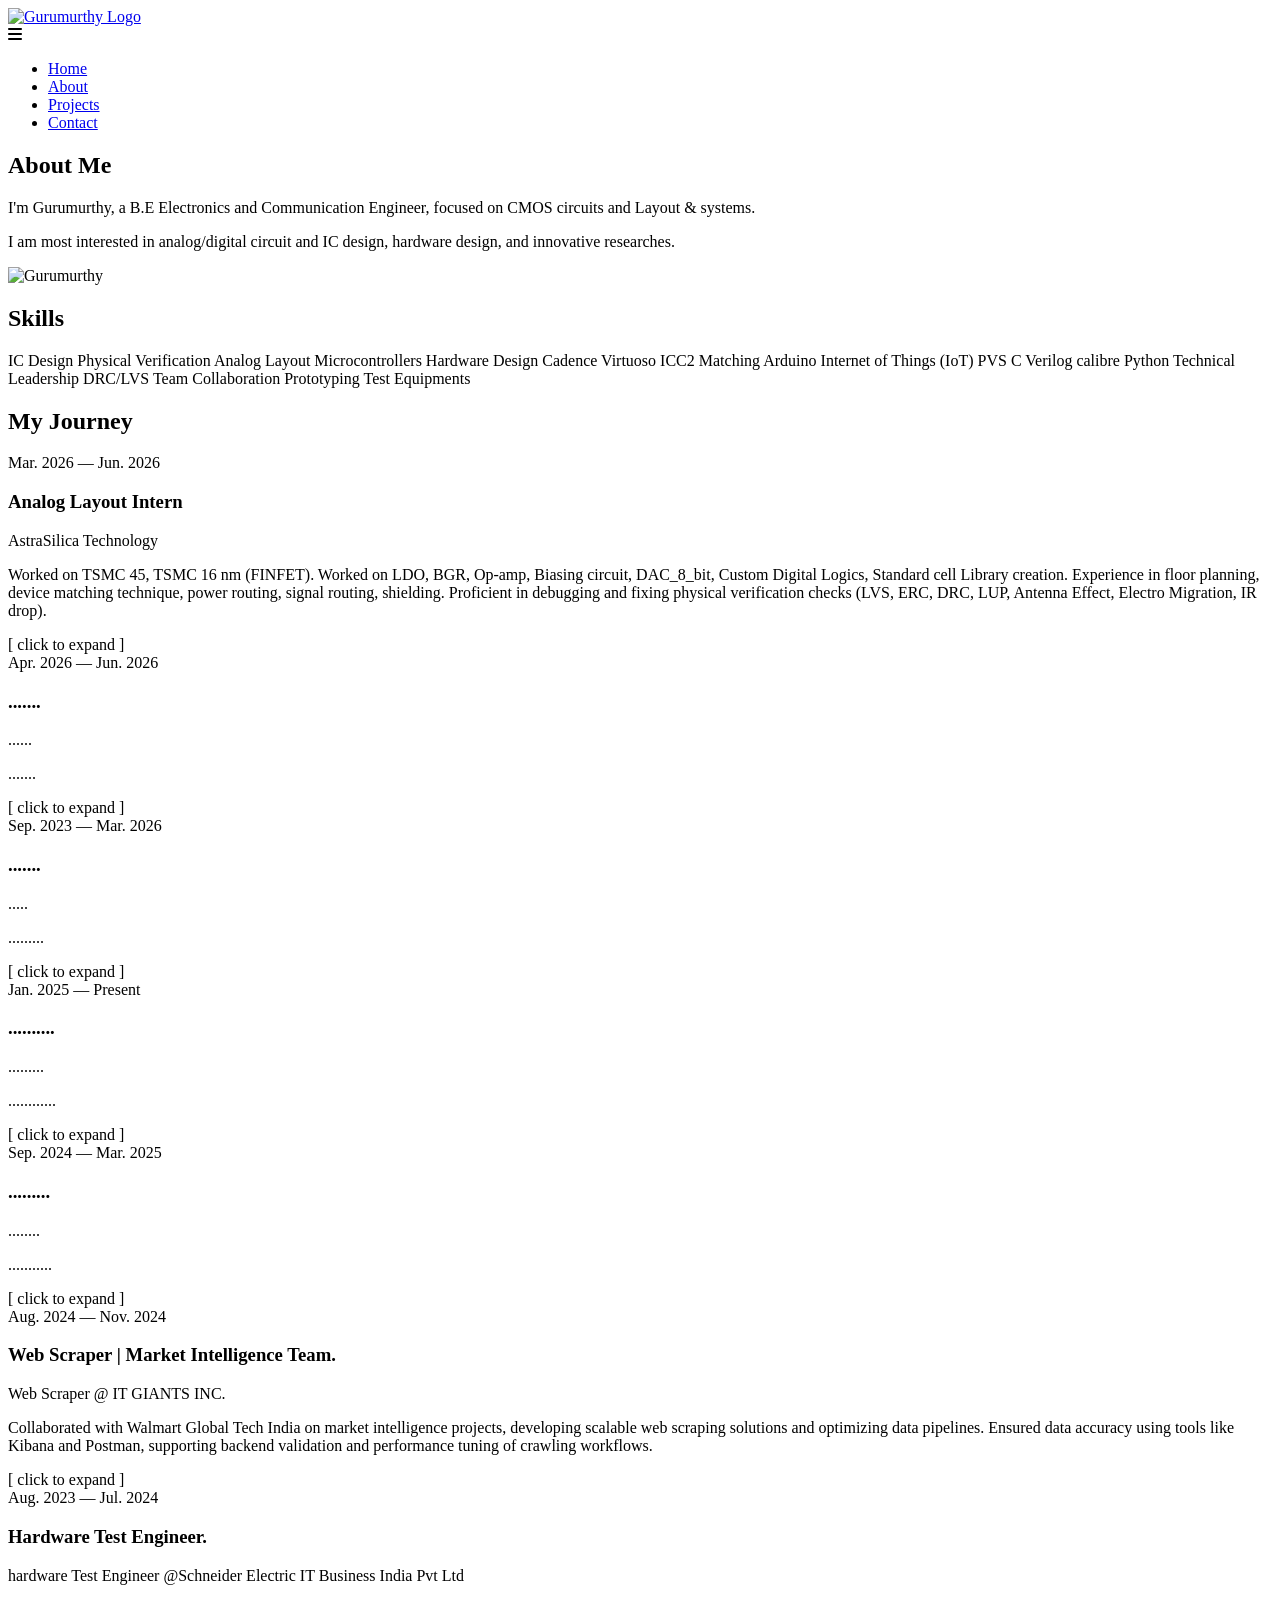
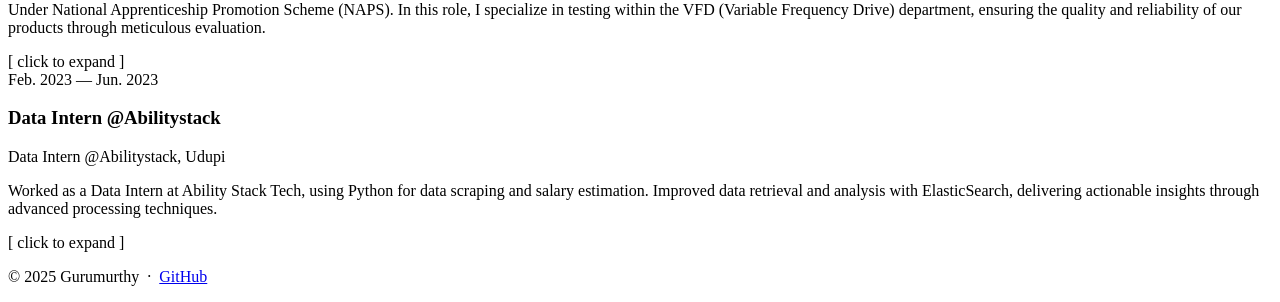
==== about.html @ d44519ab "Add files via upload" ====
<!DOCTYPE html>
<html lang="en">
<head>
    <meta charset="UTF-8">
    <meta name="viewport" content="width=device-width, initial-scale=1.0">
    <title>Gurumurthy | About</title>
    <link href="https://fonts.googleapis.com/css2?family=Syne:wght@600;700;800&family=DM+Sans:wght@300;400;500;600&family=JetBrains+Mono:wght@400;500;600&display=swap" rel="stylesheet">
    <link rel="stylesheet" href="https://cdnjs.cloudflare.com/ajax/libs/font-awesome/6.5.0/css/all.min.css">
    <link rel="stylesheet" href="css/style.css">
    <link rel="icon" type="image/x-icon" href="assets/images/favicon.ico">
</head>
<body>
    <div class="wrapper">
        <!-- Navbar -->
        <header>
            <nav class="navbar">
                <a href="index.html" class="logo">
                    <img src="assets/images/logo_inv_thin_tran.png" alt="Gurumurthy Logo">
                </a>
                <div class="menu-toggle" id="menu-toggle">
                    <i class="fas fa-bars"></i>
                </div>
                <ul class="nav-links">
                    <li><a href="index.html">Home</a></li>
                    <li><a href="about.html" class="active">About</a></li>
                    <li><a href="projects.html">Projects</a></li>
                    <li><a href="contact.html">Contact</a></li>
                </ul>
            </nav>
        </header>

        <!-- Content -->
        <main>
            <section id="about" class="section-card">
                <h2 class="section-title">About Me</h2>
                <p>I'm Gurumurthy, a B.E Electronics and Communication Engineer, focused on CMOS circuits and Layout &amp; systems.</p>
                <p>I am most interested in analog/digital circuit and IC design, hardware design, and innovative researches.</p>
                <img src="assets/images/me.jpg" alt="Gurumurthy" class="profile-pic">
            </section>

            <!-- Skills -->
            <section class="skills">
                <h2 class="section-title">Skills</h2>
                <div class="skills-list">
                    <span class="skill">IC Design</span>
                    <span class="skill">Physical Verification</span>
                    <span class="skill">Analog Layout</span>
                    <span class="skill">Microcontrollers</span>
                    <span class="skill">Hardware Design</span>
                    <span class="skill">Cadence Virtuoso</span>
                    <span class="skill">ICC2</span>
                    <span class="skill">Matching</span>
                    <span class="skill">Arduino</span>
                    <span class="skill">Internet of Things (IoT)</span>
                    <span class="skill">PVS</span>
                    <span class="skill">C</span>
                    <span class="skill">Verilog</span>
                    <span class="skill">calibre</span>
                    <span class="skill">Python</span>
                    <span class="skill">Technical Leadership</span>
                    <span class="skill">DRC/LVS</span>
                    <span class="skill">Team Collaboration</span>
                    <span class="skill">Prototyping</span>
                    <span class="skill">Test Equipments</span>
                   <!-- <span class="skill">Laser Cutting</span>
                    <span class="skill">3D Printing</span>
                    <span class="skill">Printed Circuit Board (PCB) Design</span>
                    <span class="skill">Web Design</span>
                    <span class="skill">Full-Stack Development</span> -->
                </div>
            </section>

            <!-- Timeline -->
            <section class="timeline-section">
                <h2 class="section-title">My Journey</h2>
                
                <div class="timeline">
                    <div class="timeline-item">
                        <div class="timeline-content">
                            <div class="timeline-header">
                                <div class="timeline-date">Mar. 2026 — Jun. 2026</div>
                                <h3 class="timeline-title">Analog Layout Intern</h3>
                            </div>
                            <p class="timeline-brief">AstraSilica Technology</p>
                            <div class="timeline-details">
                                <p>Worked on TSMC 45, TSMC 16 nm (FINFET).  
Worked on LDO, BGR, Op-amp, Biasing circuit, DAC_8_bit, Custom Digital Logics, Standard cell Library creation.  
Experience in floor planning, device matching technique, power routing, signal routing, shielding. Proficient in debugging and fixing physical verification checks (LVS, ERC, DRC, LUP, Antenna Effect, Electro 
Migration, IR drop). </p>
                            </div>
                            <div class="expand-indicator">[ click to expand ]</div>
                        </div>
                    </div>

                    <div class="timeline-item">
                        <div class="timeline-content">
                            <div class="timeline-header">
                                <div class="timeline-date">Apr. 2026 — Jun. 2026</div>
                                <h3 class="timeline-title">.......</h3>
                            </div>
                            <p class="timeline-brief">......</p>
                            <div class="timeline-details">
                                <p>.......</p>
                            </div>
                            <div class="expand-indicator">[ click to expand ]</div>
                        </div>
                    </div>

                    <div class="timeline-item">
                        <div class="timeline-content">
                            <div class="timeline-header">
                                <div class="timeline-date">Sep. 2023 — Mar. 2026</div>
                                <h3 class="timeline-title">.......</h3>
                            </div>
                            <p class="timeline-brief">.....</p>
                            <div class="timeline-details">
                                <p>.........</p>
                            </div>
                            <div class="expand-indicator">[ click to expand ]</div>
                        </div>
                    </div>

                    <div class="timeline-item">
                        <div class="timeline-content">
                            <div class="timeline-header">
                                <div class="timeline-date">Jan. 2025 — Present</div>
                                <h3 class="timeline-title">..........</h3>
                            </div>
                            <p class="timeline-brief">.........</p>
                            <div class="timeline-details">
                                <p>............</p>
                            </div>
                            <div class="expand-indicator">[ click to expand ]</div>
                        </div>
                    </div>

                    <div class="timeline-item">
                        <div class="timeline-content">
                            <div class="timeline-header">
                                <div class="timeline-date">Sep. 2024 — Mar. 2025</div>
                                <h3 class="timeline-title">.........</h3>
                            </div>
                            <p class="timeline-brief">........</p>
                            <div class="timeline-details">
                                <p>...........</p>
                            </div>
                            <div class="expand-indicator">[ click to expand ]</div>
                        </div>
                    </div>

                    <div class="timeline-item">
                        <div class="timeline-content">
                            <div class="timeline-header">
                                <div class="timeline-date">Aug. 2024 — Nov. 2024</div>
                                <h3 class="timeline-title">Web Scraper | Market Intelligence Team.</h3>
                            </div>
                            <p class="timeline-brief">Web Scraper @ IT GIANTS INC.</p>
                            <div class="timeline-details">
                                <p>Collaborated with Walmart Global Tech India on market intelligence projects, developing scalable web scraping solutions and optimizing data pipelines. Ensured data accuracy using tools like Kibana and Postman, supporting backend validation and performance tuning of crawling workflows. </p>
                            </div>
                            <div class="expand-indicator">[ click to expand ]</div>
                        </div>
                    </div>

                    <div class="timeline-item">
                        <div class="timeline-content">
                            <div class="timeline-header">
                                <div class="timeline-date">Aug. 2023 — Jul. 2024</div>
                                <h3 class="timeline-title">Hardware Test Engineer.</h3>
                            </div>
                            <p class="timeline-brief">hardware Test Engineer @Schneider Electric IT Business India Pvt Ltd</p>
                            <div class="timeline-details">
                                <p>Under National Apprenticeship Promotion Scheme (NAPS). In this role, I specialize in testing within the VFD (Variable Frequency Drive) department, ensuring the quality and reliability of our products through meticulous evaluation.</p>
                            </div>
                            <div class="expand-indicator">[ click to expand ]</div>
                        </div>
                    </div>

                    <div class="timeline-item">
                        <div class="timeline-content">
                            <div class="timeline-header">
                                <div class="timeline-date">Feb. 2023 — Jun. 2023</div>
                                <h3 class="timeline-title">Data Intern @Abilitystack</h3>
                            </div>
                            <p class="timeline-brief">Data Intern @Abilitystack, Udupi</p>
                            <div class="timeline-details">
                                <p>Worked as a Data Intern at Ability Stack Tech, using Python for data scraping and salary estimation. Improved data retrieval and analysis with ElasticSearch, delivering actionable insights through advanced processing techniques.</p>
                            </div>
                            <div class="expand-indicator">[ click to expand ]</div>
                        </div>
                    </div>
                </div>
            </section>
        </main>

        <!-- Footer -->
        <footer>
            <p>© 2025 Gurumurthy &nbsp;·&nbsp; <a href="https://github.com/gurumurthy2001" target="_blank">GitHub</a></p>
        </footer>
    </div>

    <script src="js/menu.js"></script>
    <script src="js/about.js"></script>
</body>
</html>
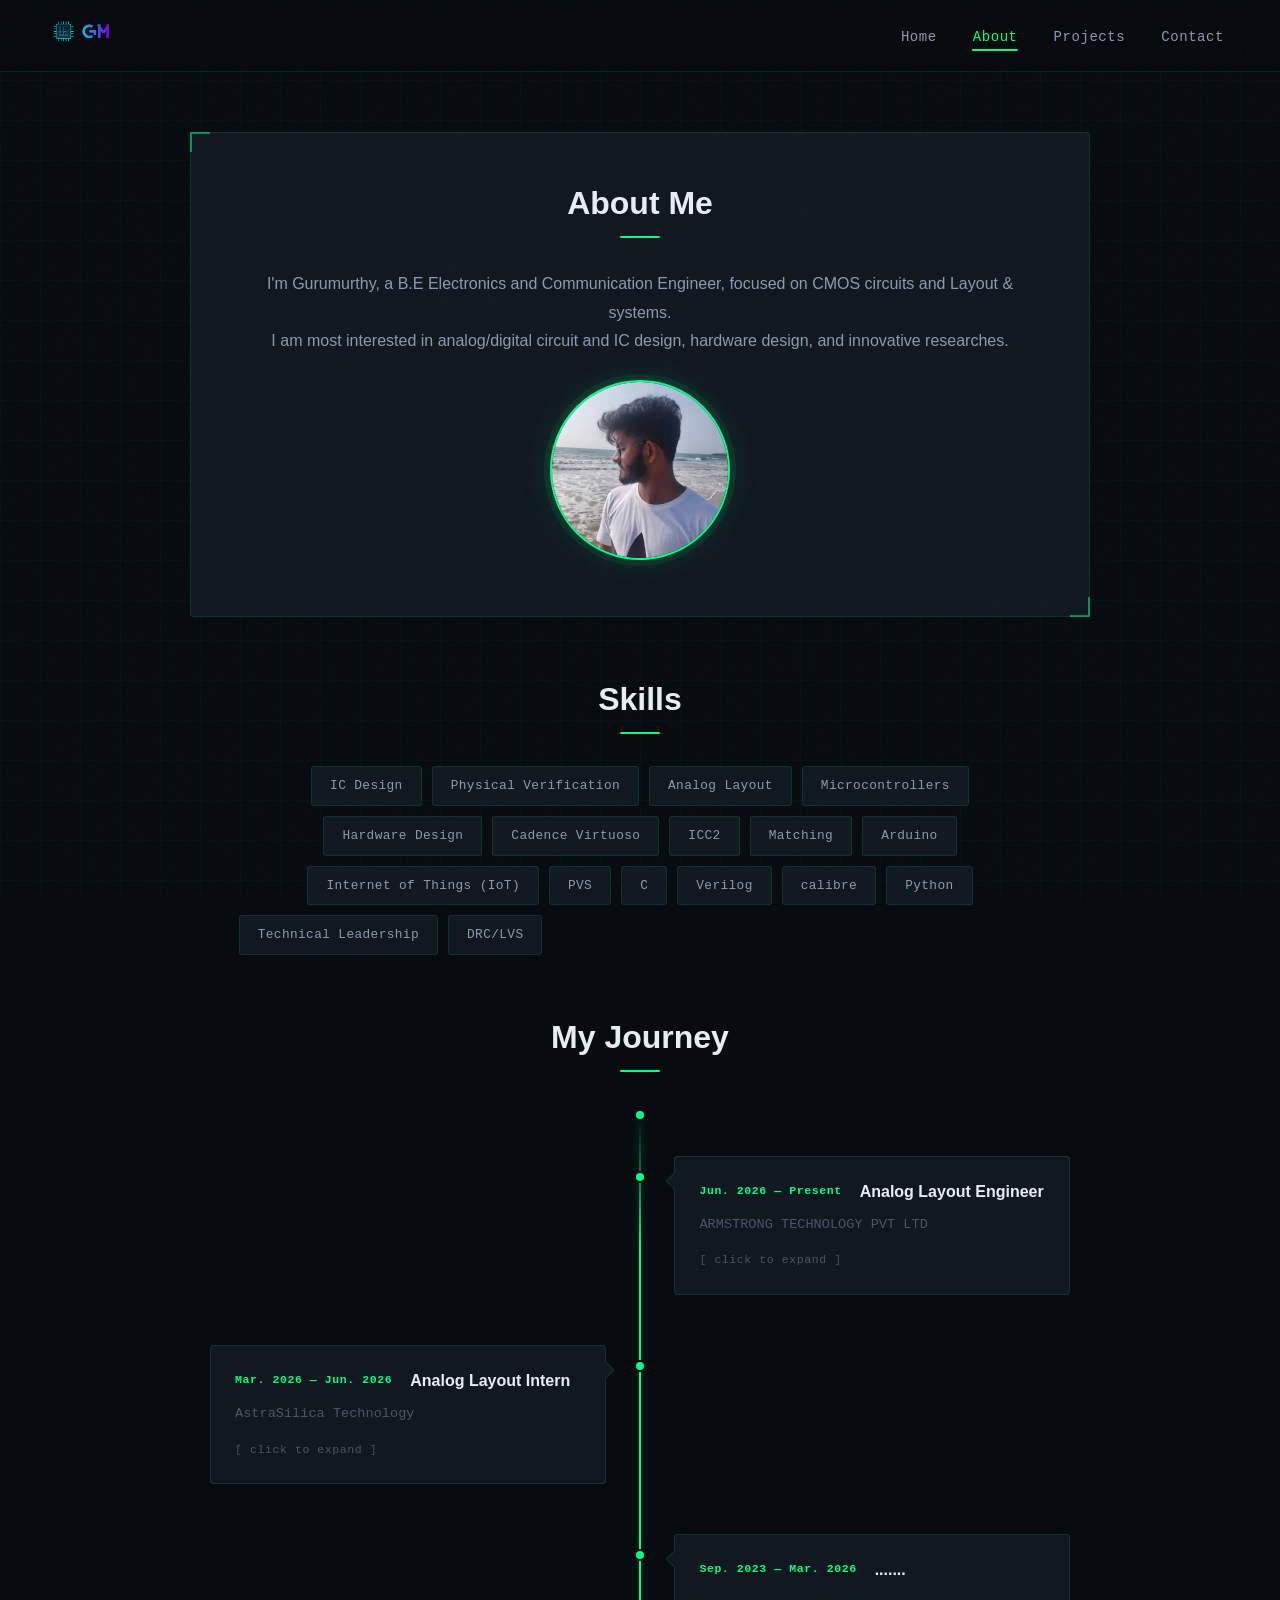
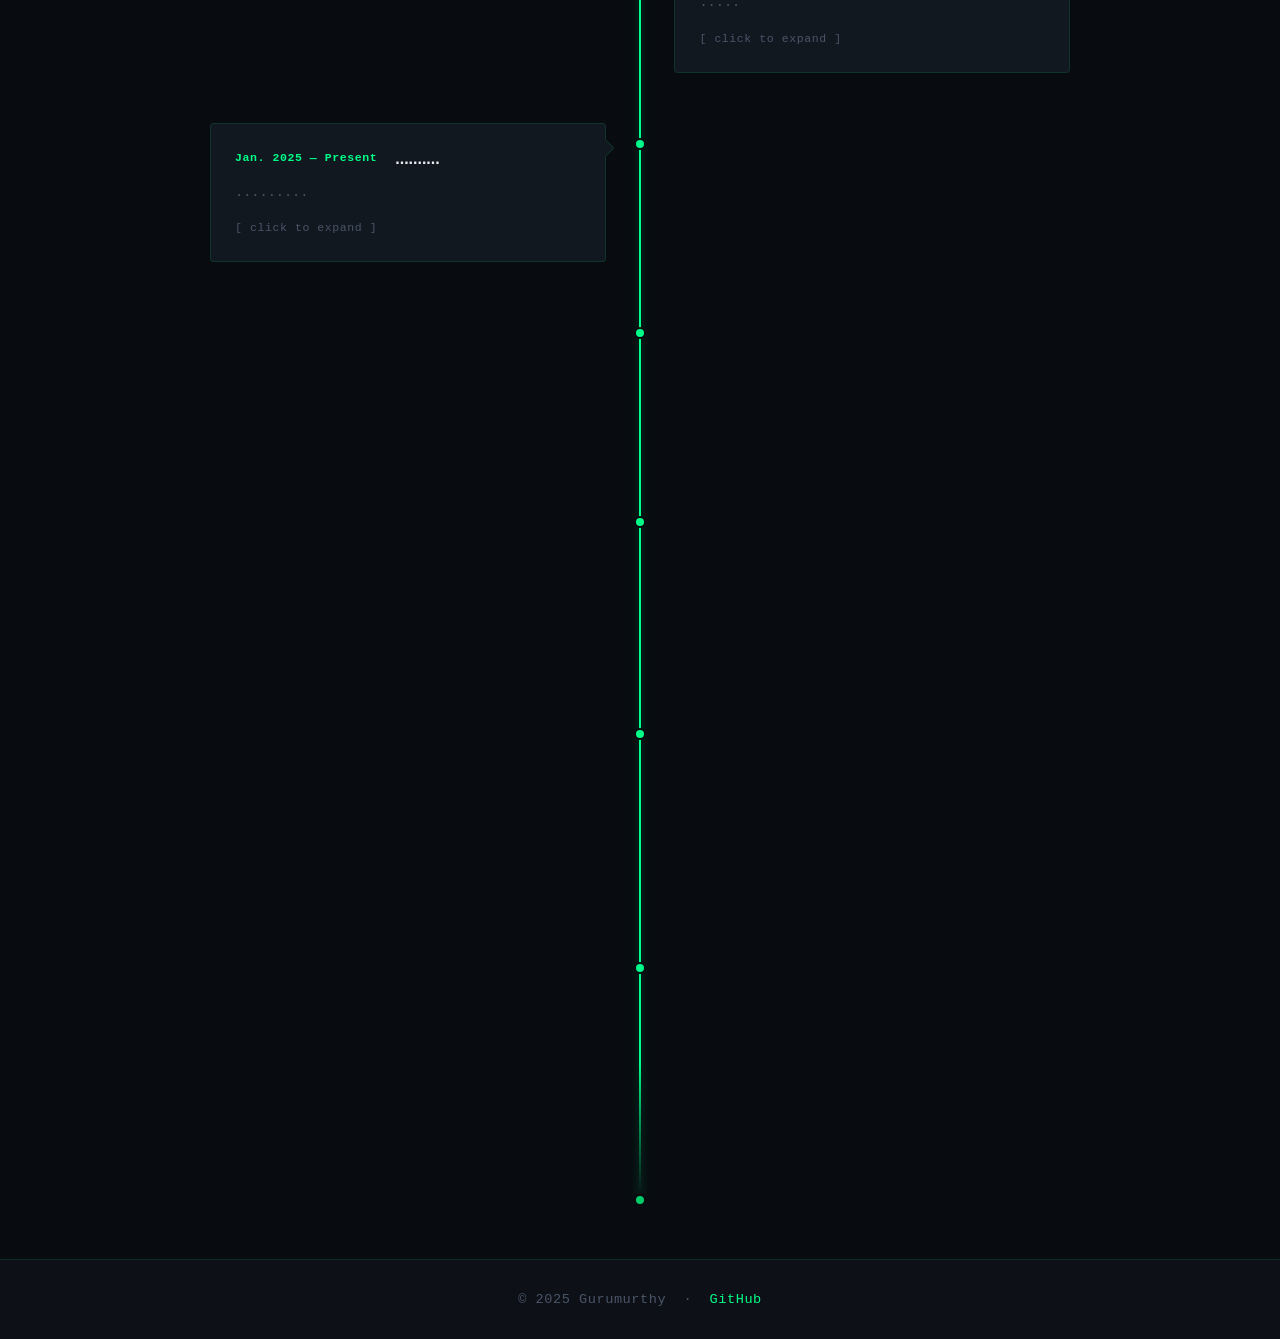
==== commit 465b7273: "Revise timeline section with updated experiencesABOUT COMPANY Updated the timeline section to reflec" ====
--- a/about.html
+++ b/about.html
@@ -78,27 +78,27 @@
                     <div class="timeline-item">
                         <div class="timeline-content">
                             <div class="timeline-header">
+                                <div class="timeline-date">Jun. 2026 — Present </div>
+                                <h3 class="timeline-title">Analog Layout Engineer</h3>
+                            </div>
+                            <p class="timeline-brief">ARMSTRONG TECHNOLOGY PVT LTD</p>
+                            <div class="timeline-details">
+                                <p>Worked on TSMC 45, TSMC 16 nm (FINFET).  
+Worked on LDO, BGR, Op-amp, GPIO, 4 Bit SAR ADC, PLL, Custom Digital Logics, Standard cell Library creation.  
+Experience in floor planning, device matching technique, power routing, signal routing, shielding. Proficient in debugging and fixing physical verification checks (LVS, ERC, DRC, LUP, Antenna Effect, Electro 
+Migration, IR drop). </p>
+                            </div>
+                            <div class="expand-indicator">[ click to expand ]</div>
+                        </div>
+                    </div>
+
+                    <div class="timeline-item">
+                        <div class="timeline-content">
+                            <div class="timeline-header">
                                 <div class="timeline-date">Mar. 2026 — Jun. 2026</div>
                                 <h3 class="timeline-title">Analog Layout Intern</h3>
                             </div>
                             <p class="timeline-brief">AstraSilica Technology</p>
-                            <div class="timeline-details">
-                                <p>Worked on TSMC 45, TSMC 16 nm (FINFET).  
-Worked on LDO, BGR, Op-amp, Biasing circuit, DAC_8_bit, Custom Digital Logics, Standard cell Library creation.  
-Experience in floor planning, device matching technique, power routing, signal routing, shielding. Proficient in debugging and fixing physical verification checks (LVS, ERC, DRC, LUP, Antenna Effect, Electro 
-Migration, IR drop). </p>
-                            </div>
-                            <div class="expand-indicator">[ click to expand ]</div>
-                        </div>
-                    </div>
-
-                    <div class="timeline-item">
-                        <div class="timeline-content">
-                            <div class="timeline-header">
-                                <div class="timeline-date">Apr. 2026 — Jun. 2026</div>
-                                <h3 class="timeline-title">.......</h3>
-                            </div>
-                            <p class="timeline-brief">......</p>
                             <div class="timeline-details">
                                 <p>.......</p>
                             </div>
@@ -202,4 +202,4 @@
     <script src="js/menu.js"></script>
     <script src="js/about.js"></script>
 </body>
-</html>+</html>
--- a/css/style.css
+++ b/css/style.css
@@ -0,0 +1,1290 @@
+/* =======================
+   DESIGN TOKENS
+======================= */
+:root {
+  --bg-primary:    #080c10;
+  --bg-secondary:  #0d1117;
+  --bg-card:       #111820;
+  --bg-card-hover: #151e28;
+  --border:        rgba(0, 255, 136, 0.12);
+  --border-bright: rgba(0, 255, 136, 0.35);
+  --accent:        #00ff88;
+  --accent-dim:    #00cc6a;
+  --accent-glow:   rgba(0, 255, 136, 0.15);
+  --cyan:          #00d4ff;
+  --cyan-dim:      rgba(0, 212, 255, 0.6);
+  --text-primary:  #e8edf2;
+  --text-secondary:#8a9bb0;
+  --text-muted:    #4a5568;
+  --mono:          'JetBrains Mono', 'Courier New', monospace;
+  --sans:          'DM Sans', 'Inter', sans-serif;
+  --display:       'Syne', sans-serif;
+  --transition:    0.3s cubic-bezier(0.4, 0, 0.2, 1);
+}
+
+/* =======================
+   RESET & BASE
+======================= */
+*, *::before, *::after { margin: 0; padding: 0; box-sizing: border-box; }
+
+html { scroll-behavior: smooth; }
+
+body {
+  font-family: var(--sans);
+  background: var(--bg-primary);
+  color: var(--text-primary);
+  line-height: 1.7;
+  min-height: 100vh;
+  /* Subtle PCB grid background */
+  background-image:
+    linear-gradient(rgba(0,255,136,0.025) 1px, transparent 1px),
+    linear-gradient(90deg, rgba(0,255,136,0.025) 1px, transparent 1px);
+  background-size: 40px 40px;
+  background-attachment: fixed;
+}
+
+.wrapper {
+  min-height: 100vh;
+  display: flex;
+  flex-direction: column;
+}
+
+main { flex: 1; }
+
+/* =======================
+   FONTS IMPORT (via link tag in HTML)
+   Syne + DM Sans + JetBrains Mono
+======================= */
+
+/* =======================
+   NOISE TEXTURE OVERLAY
+======================= */
+body::before {
+  content: '';
+  position: fixed;
+  inset: 0;
+  background-image: url("data:image/svg+xml,%3Csvg viewBox='0 0 256 256' xmlns='http://www.w3.org/2000/svg'%3E%3Cfilter id='noise'%3E%3CfeTurbulence type='fractalNoise' baseFrequency='0.9' numOctaves='4' stitchTiles='stitch'/%3E%3C/filter%3E%3Crect width='100%25' height='100%25' filter='url(%23noise)' opacity='0.03'/%3E%3C/svg%3E");
+  pointer-events: none;
+  z-index: 9999;
+  opacity: 0.4;
+}
+
+/* =======================
+   NAVBAR
+======================= */
+.navbar {
+  position: sticky;
+  top: 0;
+  z-index: 200;
+  background: rgba(8, 12, 16, 0.92);
+  backdrop-filter: blur(20px);
+  -webkit-backdrop-filter: blur(20px);
+  border-bottom: 1px solid var(--border);
+  display: flex;
+  justify-content: space-between;
+  align-items: center;
+  padding: 0 40px;
+  height: 72px;
+}
+
+/* Animated circuit trace accent under navbar */
+.navbar::after {
+  content: '';
+  position: absolute;
+  bottom: -1px;
+  left: 0;
+  width: 0;
+  height: 1px;
+  background: linear-gradient(90deg, transparent, var(--accent), transparent);
+  animation: navScan 4s ease-in-out infinite;
+}
+
+@keyframes navScan {
+  0%   { left: 0; width: 0; }
+  50%  { left: 0; width: 100%; }
+  100% { left: 100%; width: 0; }
+}
+
+.navbar .logo img {
+  height: 60px;
+  width: auto;
+  /* filter: brightness(0) invert(1); */ /* If using a black logo, this will invert it to white */
+  opacity: 0.9;
+  transition: opacity var(--transition);
+}
+.navbar .logo:hover img { opacity: 1; }
+
+.nav-links {
+  list-style: none;
+  display: flex;
+  gap: 4px;
+  margin: 0;
+}
+
+.nav-links li a {
+  color: var(--text-secondary);
+  text-decoration: none;
+  padding: 6px 16px;
+  border-radius: 4px;
+  font-size: 0.875rem;
+  font-weight: 500;
+  letter-spacing: 0.04em;
+  transition: all var(--transition);
+  position: relative;
+  font-family: var(--mono);
+}
+
+.nav-links li a::before {
+  content: '';
+  position: absolute;
+  bottom: 0;
+  left: 50%;
+  width: 0;
+  height: 2px;
+  background: var(--accent);
+  transform: translateX(-50%);
+  transition: width var(--transition);
+  border-radius: 2px;
+}
+
+.nav-links li a:hover {
+  color: var(--accent);
+  background: var(--accent-glow);
+}
+
+.nav-links li a:hover::before,
+.nav-links li a.active::before {
+  width: 60%;
+}
+
+.nav-links li a.active {
+  color: var(--accent);
+}
+
+.menu-toggle {
+  display: none;
+  font-size: 1.5rem;
+  color: var(--text-primary);
+  cursor: pointer;
+  padding: 8px;
+  border-radius: 4px;
+  transition: color var(--transition);
+}
+.menu-toggle:hover { color: var(--accent); }
+
+/* =======================
+   HERO SECTION
+======================= */
+#hero {
+  text-align: center;
+  padding: 100px 20px 80px;
+  position: relative;
+  overflow: hidden;
+}
+
+/* Corner bracket decorations */
+#hero::before {
+  content: '';
+  position: absolute;
+  top: 20px;
+  left: 40px;
+  width: 60px;
+  height: 60px;
+  border-top: 2px solid var(--accent);
+  border-left: 2px solid var(--accent);
+  opacity: 0.4;
+}
+
+#hero::after {
+  content: '';
+  position: absolute;
+  bottom: 20px;
+  right: 40px;
+  width: 60px;
+  height: 60px;
+  border-bottom: 2px solid var(--cyan);
+  border-right: 2px solid var(--cyan);
+  opacity: 0.4;
+}
+
+#hero h1 {
+  font-family: var(--display);
+  font-size: clamp(2.5rem, 5vw, 4rem);
+  font-weight: 800;
+  margin-bottom: 16px;
+  background: linear-gradient(135deg, var(--text-primary) 40%, var(--accent) 100%);
+  -webkit-background-clip: text;
+  -webkit-text-fill-color: transparent;
+  background-clip: text;
+  letter-spacing: -0.02em;
+  line-height: 1.3;
+  padding-bottom: 0.1em;
+}
+
+#hero p {
+  font-size: 1.1rem;
+  margin-bottom: 32px;
+  color: var(--text-secondary);
+  font-family: var(--mono);
+  font-size: 0.95rem;
+  letter-spacing: 0.02em;
+}
+
+/* Chip-style label above hero title */
+.hero-label {
+  display: inline-block;
+  font-family: var(--mono);
+  font-size: 0.7rem;
+  color: var(--accent);
+  border: 1px solid var(--border-bright);
+  background: var(--accent-glow);
+  padding: 4px 12px;
+  border-radius: 2px;
+  letter-spacing: 0.15em;
+  text-transform: uppercase;
+  margin-bottom: 20px;
+}
+
+.btn {
+  display: inline-block;
+  padding: 12px 32px;
+  background: transparent;
+  color: var(--accent);
+  border: 1px solid var(--accent);
+  text-decoration: none;
+  font-family: var(--mono);
+  font-size: 0.875rem;
+  font-weight: 600;
+  letter-spacing: 0.08em;
+  text-transform: uppercase;
+  border-radius: 3px;
+  transition: all var(--transition);
+  position: relative;
+  overflow: hidden;
+}
+
+.btn::before {
+  content: '';
+  position: absolute;
+  inset: 0;
+  background: var(--accent);
+  transform: translateX(-100%);
+  transition: transform var(--transition);
+  z-index: -1;
+}
+
+.btn:hover {
+  color: var(--bg-primary);
+  box-shadow: 0 0 20px var(--accent-glow), 0 0 40px var(--accent-glow);
+}
+
+.btn:hover::before {
+  transform: translateX(0);
+}
+
+/* =======================
+   SECTION TITLES
+======================= */
+.section-title {
+  font-family: var(--display);
+  font-size: clamp(1.5rem, 3vw, 2rem);
+  font-weight: 700;
+  text-align: center;
+  margin-bottom: 38px;
+  color: var(--text-primary);
+  position: relative;
+  display: block;
+  line-height: 1.4;
+  padding-bottom: 6px;
+}
+
+.section-title::after {
+  content: '';
+  position: absolute;
+  bottom: -6px;
+  left: 50%;
+  transform: translateX(-50%);
+  width: 40px;
+  height: 2px;
+  background: var(--accent);
+  border-radius: 2px;
+}
+
+/* =======================
+   SECTION CARDS
+======================= */
+.section-card {
+  max-width: 900px;
+  margin: 60px auto;
+  padding: 48px;
+  background: var(--bg-card);
+  border: 1px solid var(--border);
+  border-radius: 4px;
+  text-align: center;
+  position: relative;
+  transition: border-color var(--transition);
+}
+
+.section-card:hover {
+  border-color: var(--border-bright);
+}
+
+/* Circuit corner decorations on cards */
+.section-card::before,
+.section-card::after {
+  content: '';
+  position: absolute;
+  width: 20px;
+  height: 20px;
+  opacity: 0.5;
+}
+.section-card::before {
+  top: -1px;
+  left: -1px;
+  border-top: 2px solid var(--accent);
+  border-left: 2px solid var(--accent);
+}
+.section-card::after {
+  bottom: -1px;
+  right: -1px;
+  border-bottom: 2px solid var(--accent);
+  border-right: 2px solid var(--accent);
+}
+
+.section-card p {
+  color: var(--text-secondary);
+  line-height: 1.8;
+  font-size: 1rem;
+}
+
+/* Profile pic */
+.profile-pic {
+  margin-top: 24px;
+  width: 180px;
+  height: 180px;
+  object-fit: cover;
+  border-radius: 50%;
+  border: 2px solid var(--accent);
+  box-shadow: 0 0 0 6px rgba(0,255,136,0.07), 0 0 30px rgba(0,255,136,0.15);
+  transition: all var(--transition);
+}
+.profile-pic:hover {
+  transform: scale(1.05);
+  box-shadow: 0 0 0 8px rgba(0,255,136,0.1), 0 0 50px rgba(0,255,136,0.25);
+}
+
+/* =======================
+   FAQ SECTION
+======================= */
+#faq {
+  max-width: 800px;
+  margin: 40px auto 80px;
+  padding: 20px;
+}
+
+#faq h2 {
+  font-family: var(--display);
+  font-size: 1.8rem;
+  font-weight: 700;
+  text-align: center;
+  margin-bottom: 32px;
+  background: linear-gradient(135deg, var(--text-primary), var(--accent));
+  -webkit-background-clip: text;
+  -webkit-text-fill-color: transparent;
+  background-clip: text;
+}
+
+.faq-item {
+  border: 1px solid var(--border);
+  border-radius: 4px;
+  margin-bottom: 8px;
+  background: var(--bg-card);
+  overflow: hidden;
+  transition: border-color var(--transition);
+}
+
+.faq-item:hover,
+.faq-item.active {
+  border-color: var(--border-bright);
+}
+
+.faq-question {
+  display: flex;
+  justify-content: space-between;
+  align-items: center;
+  cursor: pointer;
+  font-weight: 600;
+  padding: 18px 24px;
+  font-size: 0.95rem;
+  color: var(--text-primary);
+  transition: color var(--transition);
+  gap: 12px;
+}
+
+.faq-question:hover { color: var(--accent); }
+
+.faq-question i {
+  color: var(--accent);
+  font-size: 0.8em;
+  transition: transform 0.35s cubic-bezier(0.4, 0, 0.2, 1);
+  flex-shrink: 0;
+}
+
+.faq-answer {
+  max-height: 0;
+  overflow: hidden;
+  opacity: 0;
+  margin: 0;
+  color: var(--text-secondary);
+  line-height: 1.7;
+  font-size: 0.95rem;
+  transition: max-height 0.4s ease, opacity 0.35s ease, padding 0.3s ease;
+  padding: 0 24px;
+}
+
+.faq-item.active .faq-answer {
+  max-height: 600px;
+  opacity: 1;
+  padding: 0 24px 18px;
+}
+
+.faq-item.active .faq-question i {
+  transform: rotate(180deg);
+}
+
+.faq-answer a {
+  color: var(--accent);
+  text-decoration: none;
+  font-weight: 600;
+  border-bottom: 1px solid transparent;
+  transition: border-color var(--transition);
+}
+.faq-answer a:hover { border-color: var(--accent); }
+
+/* Intro section */
+#intro {
+  max-width: 700px;
+  margin: 60px auto 20px;
+  text-align: center;
+  padding: 0 20px;
+}
+
+#intro h2 {
+  font-family: var(--display);
+  font-size: 1.8rem;
+  font-weight: 700;
+  margin-bottom: 16px;
+  color: var(--text-primary);
+}
+
+#intro p {
+  color: var(--text-secondary);
+  font-size: 1rem;
+  line-height: 1.8;
+}
+
+/* =======================
+   SKILLS
+======================= */
+.skills {
+  max-width: 860px;
+  margin: 50px auto;
+  text-align: center;
+  padding: 0 20px;
+}
+
+.skills-list {
+  display: flex;
+  justify-content: center;
+  flex-wrap: wrap;
+  gap: 10px;
+  margin-top: 10px;
+}
+
+.skill {
+  background: var(--bg-card);
+  border: 1px solid var(--border);
+  color: var(--text-secondary);
+  padding: 8px 18px;
+  border-radius: 3px;
+  font-size: 0.8rem;
+  font-family: var(--mono);
+  font-weight: 500;
+  letter-spacing: 0.03em;
+  opacity: 0;
+  transform: translateY(16px) scale(0.95);
+  transition: all 0.4s cubic-bezier(0.4, 0, 0.2, 1);
+}
+
+.skill.animate {
+  opacity: 1;
+  transform: translateY(0) scale(1);
+}
+
+.skill:hover {
+  color: var(--accent);
+  border-color: var(--border-bright);
+  background: var(--accent-glow);
+  box-shadow: 0 0 12px rgba(0,255,136,0.1);
+  transform: translateY(-2px) scale(1.02);
+}
+
+/* =======================
+   TIMELINE
+======================= */
+.timeline-section {
+  max-width: 900px;
+  margin: 60px auto;
+  padding: 0 20px;
+}
+
+.timeline-section > .section-title {
+  display: block;
+  left: 0;
+  transform: none;
+  text-align: center;
+  margin-bottom: 50px;
+}
+
+.timeline {
+  position: relative;
+  padding: 40px 0;
+}
+
+.timeline::before {
+  content: '';
+  position: absolute;
+  left: 50%;
+  top: 0;
+  bottom: 0;
+  width: 2px;
+  background: linear-gradient(
+    to bottom,
+    transparent,
+    var(--accent) 8%,
+    var(--accent) 92%,
+    transparent
+  );
+  transform: translateX(-50%);
+  opacity: 0;
+  transition: opacity 1.2s ease;
+  box-shadow: 0 0 8px rgba(0, 255, 136, 0.3);
+}
+
+.timeline.animate::before {
+  opacity: 1;
+}
+
+.timeline-item {
+  position: relative;
+  margin-bottom: 50px;
+  display: flex;
+  align-items: flex-start;
+  opacity: 0;
+  transition: all 0.6s cubic-bezier(0.4, 0, 0.2, 1);
+}
+
+.timeline-item.animate { opacity: 1; }
+
+.timeline-item:nth-child(odd) {
+  justify-content: flex-end;
+  transform: translateX(-40px);
+}
+.timeline-item:nth-child(even) {
+  justify-content: flex-start;
+  transform: translateX(40px);
+}
+.timeline-item:nth-child(odd).animate  { transform: translateX(0); }
+.timeline-item:nth-child(even).animate { transform: translateX(0); }
+
+.timeline-content {
+  background: var(--bg-card);
+  border: 1px solid var(--border);
+  border-radius: 4px;
+  padding: 24px;
+  width: 46%;
+  cursor: pointer;
+  transition: all var(--transition);
+  position: relative;
+}
+
+.timeline-content:hover {
+  border-color: var(--border-bright);
+  background: var(--bg-card-hover);
+  box-shadow: 0 0 20px rgba(0,255,136,0.06);
+}
+
+/* Arrow pointers — odd items are on RIGHT side, arrow points LEFT toward center */
+.timeline-item:nth-child(odd) .timeline-content::after {
+  content: '';
+  position: absolute;
+  left: -7px;
+  right: auto;
+  top: 18px;
+  width: 12px;
+  height: 12px;
+  background: var(--bg-card);
+  border-left: 1px solid var(--border);
+  border-bottom: 1px solid var(--border);
+  transform: rotate(45deg);
+}
+/* Even items are on LEFT side, arrow points RIGHT toward center */
+.timeline-item:nth-child(even) .timeline-content::after {
+  content: '';
+  position: absolute;
+  right: -7px;
+  left: auto;
+  top: 18px;
+  width: 12px;
+  height: 12px;
+  background: var(--bg-card);
+  border-right: 1px solid var(--border);
+  border-top: 1px solid var(--border);
+  transform: rotate(45deg);
+}
+
+/* Start/End markers */
+.timeline::after {
+  content: '';
+  position: absolute;
+  left: 50%;
+  top: -8px;
+  width: 14px;
+  height: 14px;
+  background: var(--accent);
+  border: 3px solid var(--bg-primary);
+  border-radius: 50%;
+  transform: translateX(-50%) scale(0);
+  transition: all 0.8s ease 0.3s;
+  z-index: 3;
+  box-shadow: 0 0 0 0 var(--accent-glow);
+}
+.timeline.animate::after {
+  transform: translateX(-50%) scale(1);
+  animation: pulseStart 2.5s ease-in-out 1.5s infinite;
+}
+
+.timeline-end-marker {
+  position: absolute;
+  left: 50%;
+  bottom: -8px;
+  width: 14px;
+  height: 14px;
+  background: var(--accent-dim);
+  border: 3px solid var(--bg-primary);
+  border-radius: 50%;
+  transform: translateX(-50%) scale(0);
+  transition: all 1s ease 1s;
+  z-index: 3;
+}
+.timeline.animate .timeline-end-marker {
+  transform: translateX(-50%) scale(1);
+  animation: pulseEnd 2.5s ease-in-out 2s infinite;
+}
+
+/* Timeline nodes */
+.timeline-node {
+  position: absolute;
+  left: 50%;
+  width: 12px;
+  height: 12px;
+  background: var(--accent);
+  border: 2px solid var(--bg-primary);
+  border-radius: 50%;
+  transform: translateX(-50%);
+  z-index: 2;
+  cursor: pointer;
+  transition: all var(--transition);
+  box-shadow: 0 0 0 0 var(--accent-glow);
+}
+.timeline-node:hover {
+  width: 16px;
+  height: 16px;
+  box-shadow: 0 0 0 6px var(--accent-glow);
+}
+
+.timeline-header {
+  display: flex;
+  justify-content: space-between;
+  align-items: flex-start;
+  margin-bottom: 8px;
+  flex-wrap: wrap;
+  gap: 6px;
+}
+
+.timeline-date {
+  font-family: var(--mono);
+  font-size: 0.72rem;
+  color: var(--accent);
+  font-weight: 600;
+  letter-spacing: 0.05em;
+  white-space: nowrap;
+}
+
+.timeline-title {
+  font-size: 1rem;
+  font-weight: 700;
+  color: var(--text-primary);
+  margin: 0;
+  flex: 1;
+  margin-left: 12px;
+  font-family: var(--display);
+  line-height: 1.4;
+  padding-bottom: 2px;
+  overflow: visible;
+}
+
+.timeline-brief {
+  color: var(--text-muted);
+  font-size: 0.85rem;
+  font-family: var(--mono);
+  margin-bottom: 4px;
+}
+
+.timeline-details {
+  max-height: 0;
+  overflow: hidden;
+  opacity: 0;
+  transition: all 0.4s ease;
+  margin-top: 0;
+}
+.timeline-item.expanded .timeline-details {
+  max-height: 300px;
+  opacity: 1;
+  margin-top: 12px;
+}
+.timeline-details p {
+  color: var(--text-secondary);
+  font-size: 0.875rem;
+  line-height: 1.7;
+}
+
+.expand-indicator {
+  font-family: var(--mono);
+  font-size: 0.72rem;
+  color: var(--text-muted);
+  margin-top: 10px;
+  letter-spacing: 0.05em;
+  transition: color var(--transition);
+}
+.timeline-item.expanded .expand-indicator { color: var(--accent); }
+
+/* Pulse animations */
+@keyframes pulseStart {
+  0%, 100% { box-shadow: 0 0 0 0 rgba(0,255,136,0.4); transform: translateX(-50%) scale(1); }
+  50% { box-shadow: 0 0 0 8px rgba(0,255,136,0); transform: translateX(-50%) scale(1.1); }
+}
+@keyframes pulseEnd {
+  0%, 100% { box-shadow: 0 0 0 0 rgba(0,204,106,0.4); transform: translateX(-50%) scale(1); }
+  50% { box-shadow: 0 0 0 10px rgba(0,204,106,0); transform: translateX(-50%) scale(1.15); }
+}
+
+/* Back to top */
+.back-to-top {
+  position: fixed;
+  bottom: 32px;
+  right: 32px;
+  width: 44px;
+  height: 44px;
+  background: var(--bg-card);
+  color: var(--accent);
+  border: 1px solid var(--border-bright);
+  border-radius: 3px;
+  cursor: pointer;
+  display: flex;
+  align-items: center;
+  justify-content: center;
+  font-size: 16px;
+  opacity: 0;
+  visibility: hidden;
+  transform: translateY(10px);
+  transition: all var(--transition);
+  z-index: 1000;
+}
+.back-to-top.show {
+  opacity: 1;
+  visibility: visible;
+  transform: translateY(0);
+}
+.back-to-top:hover {
+  background: var(--accent);
+  color: var(--bg-primary);
+  box-shadow: 0 0 20px var(--accent-glow);
+}
+
+/* =======================
+   CONTACT
+======================= */
+#contact-wrapper {
+  display: flex;
+  flex-wrap: wrap;
+  justify-content: center;
+  gap: 32px;
+  max-width: 1000px;
+  margin: 60px auto;
+  padding: 0 30px 60px;
+}
+
+#contact, #social {
+  flex: 1 1 380px;
+  background: var(--bg-card);
+  border: 1px solid var(--border);
+  padding: 36px;
+  border-radius: 4px;
+  transition: border-color var(--transition);
+}
+#contact:hover, #social:hover { border-color: var(--border-bright); }
+
+#contact form {
+  display: flex;
+  flex-direction: column;
+  gap: 12px;
+  margin-top: 8px;
+}
+
+#contact input,
+#contact textarea {
+  padding: 12px 16px;
+  background: var(--bg-secondary);
+  border: 1px solid var(--border);
+  border-radius: 3px;
+  color: var(--text-primary);
+  font-size: 0.9rem;
+  font-family: var(--sans);
+  width: 100%;
+  transition: border-color var(--transition), box-shadow var(--transition);
+  outline: none;
+}
+
+#contact input:focus,
+#contact textarea:focus {
+  border-color: var(--border-bright);
+  box-shadow: 0 0 0 3px rgba(0,255,136,0.08);
+}
+
+#contact input::placeholder,
+#contact textarea::placeholder {
+  color: var(--text-muted);
+}
+
+#contact textarea { min-height: 120px; resize: vertical; }
+#contact button.btn { align-self: flex-start; margin-top: 4px; }
+
+#social { text-align: center; }
+#social p { color: var(--text-secondary); font-size: 0.95rem; margin-bottom: 4px; }
+
+.social-links {
+  display: flex;
+  justify-content: center;
+  gap: 16px;
+  margin-top: 20px;
+}
+
+.social-links a {
+  width: 52px;
+  height: 52px;
+  display: flex;
+  align-items: center;
+  justify-content: center;
+  border: 1px solid var(--border);
+  border-radius: 3px;
+  color: var(--text-secondary);
+  font-size: 1.3rem;
+  transition: all var(--transition);
+  background: var(--bg-secondary);
+}
+
+.social-links a:hover {
+  color: var(--accent);
+  border-color: var(--border-bright);
+  background: var(--accent-glow);
+  box-shadow: 0 0 16px rgba(0,255,136,0.15);
+  transform: translateY(-3px);
+}
+
+/* =======================
+   PROJECTS CAROUSEL
+======================= */
+.carousel-container {
+  position: relative;
+  width: 100%;
+  max-width: 1800px;
+  margin: 80px auto;
+  padding: 20px 0;
+  overflow: hidden;
+}
+
+.carousel-container::before,
+.carousel-container::after {
+  content: "";
+  position: absolute;
+  top: 0;
+  width: 12%;
+  height: 100%;
+  z-index: 2;
+  pointer-events: none;
+}
+.carousel-container::before {
+  left: 0;
+  background: linear-gradient(to right, rgba(8,12,16,0.7) 0%, transparent 100%);
+}
+.carousel-container::after {
+  right: 0;
+  background: linear-gradient(to left, rgba(8,12,16,0.7) 0%, transparent 100%);
+}
+
+.carousel-track {
+  display: flex;
+  transition: transform 0.6s cubic-bezier(0.4, 0, 0.2, 1);
+}
+
+.project-card {
+  width: 340px;
+  min-height: 320px;
+  margin: 10px 15px;
+  background: var(--bg-card);
+  border: 1px solid var(--border);
+  border-radius: 4px;
+  text-align: center;
+  flex-shrink: 0;
+  cursor: pointer;
+  transition: all var(--transition);
+  display: flex;
+  flex-direction: column;
+  justify-content: flex-start;
+  padding: 0;
+  overflow: hidden;
+  position: relative;
+}
+
+.project-card:hover {
+  border-color: var(--border-bright);
+  transform: translateY(-6px);
+  box-shadow: 0 20px 40px rgba(0,0,0,0.4), 0 0 20px rgba(0,255,136,0.08);
+}
+
+.project-card img {
+  width: 100%;
+  height: 200px;
+  object-fit: cover;
+  filter: brightness(0.85) saturate(0.8);
+  transition: filter var(--transition);
+}
+.project-card:hover img {
+  filter: brightness(1) saturate(1);
+}
+
+.project-card h3 {
+  margin: 16px 16px 8px;
+  font-family: var(--display);
+  font-size: 1rem;
+  font-weight: 700;
+  color: var(--text-primary);
+}
+
+.project-card .project-intro {
+  font-size: 0.85rem;
+  color: var(--text-secondary);
+  text-align: center;
+  line-height: 1.5;
+  display: -webkit-box;
+  -webkit-line-clamp: 3;
+  -webkit-box-orient: vertical;
+  overflow: hidden;
+  text-overflow: ellipsis;
+  padding: 0 16px 20px;
+}
+
+/* Scan line hover effect on cards */
+.project-card::before {
+  content: '';
+  position: absolute;
+  top: -100%;
+  left: 0;
+  width: 100%;
+  height: 2px;
+  background: linear-gradient(90deg, transparent, var(--accent), transparent);
+  transition: top 0.5s ease;
+  z-index: 3;
+}
+.project-card:hover::before {
+  top: 100%;
+}
+
+/* Arrows */
+.arrow {
+  position: absolute;
+  top: 50%;
+  transform: translateY(-50%);
+  background: var(--bg-card);
+  border: 1px solid var(--border);
+  color: var(--text-secondary);
+  width: 44px;
+  height: 44px;
+  display: flex;
+  align-items: center;
+  justify-content: center;
+  cursor: pointer;
+  z-index: 3;
+  border-radius: 3px;
+  transition: all var(--transition);
+  font-size: 1rem;
+}
+.arrow:hover {
+  color: var(--accent);
+  border-color: var(--border-bright);
+  background: var(--accent-glow);
+}
+.arrow.left  { left: 16px; }
+.arrow.right { right: 16px; }
+
+/* =======================
+   MODAL & LIGHTBOX
+======================= */
+.modal {
+  display: none;
+  position: fixed;
+  z-index: 1000;
+  left: 0; top: 0;
+  width: 100%; height: 100%;
+  background: rgba(0,0,0,0.85);
+  backdrop-filter: blur(8px);
+  justify-content: center;
+  align-items: center;
+}
+
+.modal-content {
+  background: var(--bg-card);
+  border: 1px solid var(--border-bright);
+  padding: 32px;
+  max-width: 700px;
+  max-height: 90vh;
+  width: 90%;
+  border-radius: 4px;
+  text-align: left;
+  position: relative;
+  animation: modalIn 0.3s cubic-bezier(0.4, 0, 0.2, 1) forwards;
+  overflow-y: auto;
+  color: var(--text-secondary);
+}
+
+@keyframes modalIn {
+  from { opacity: 0; transform: translateY(-16px) scale(0.98); }
+  to   { opacity: 1; transform: translateY(0) scale(1); }
+}
+
+.modal-content h2 {
+  font-family: var(--display);
+  font-size: 1.5rem;
+  color: var(--text-primary);
+  margin-bottom: 16px;
+}
+
+.modal-content p { margin: 12px 0; line-height: 1.7; font-size: 0.9rem; }
+
+.modal-content strong { color: var(--text-primary); }
+
+.modal-content a {
+  color: var(--accent);
+  text-decoration: none;
+  font-weight: 600;
+  border-bottom: 1px solid transparent;
+  transition: border-color var(--transition);
+}
+.modal-content a:hover { border-color: var(--accent); }
+
+.modal .close {
+  position: absolute;
+  top: 16px;
+  right: 20px;
+  font-size: 24px;
+  cursor: pointer;
+  color: var(--text-muted);
+  transition: color var(--transition);
+  line-height: 1;
+}
+.modal .close:hover { color: var(--accent); }
+
+.modal-image-container {
+  position: relative;
+  text-align: center;
+  margin: 16px auto;
+}
+.modal-image-container img {
+  width: 100%;
+  max-width: 600px;
+  border-radius: 3px;
+  display: inline-block;
+  border: 1px solid var(--border);
+}
+.zoom-btn {
+  position: absolute;
+  top: 10px;
+  right: 30px;
+  background: rgba(0,0,0,0.7);
+  color: #fff;
+  padding: 6px 8px;
+  border-radius: 3px;
+  cursor: pointer;
+  font-size: 0.8rem;
+  transition: background var(--transition);
+  border: 1px solid var(--border);
+}
+.zoom-btn:hover { background: rgba(0,255,136,0.3); }
+
+#lightbox {
+  display: none;
+  position: fixed;
+  z-index: 2000;
+  top: 0; left: 0;
+  width: 100%; height: 100%;
+  background: rgba(0,0,0,0.95);
+  justify-content: center;
+  align-items: center;
+}
+#lightbox img {
+  max-width: 90%;
+  max-height: 90%;
+  border-radius: 3px;
+}
+#lightbox .close {
+  position: absolute;
+  top: 20px; right: 30px;
+  font-size: 36px;
+  color: var(--text-secondary);
+  cursor: pointer;
+  transition: color var(--transition);
+}
+#lightbox .close:hover { color: var(--accent); }
+
+/* Scrollbar */
+::-webkit-scrollbar { width: 6px; }
+::-webkit-scrollbar-track { background: var(--bg-secondary); }
+::-webkit-scrollbar-thumb { background: var(--border-bright); border-radius: 3px; }
+::-webkit-scrollbar-thumb:hover { background: var(--accent); }
+
+/* =======================
+   FOOTER
+======================= */
+footer {
+  text-align: center;
+  padding: 28px;
+  background: var(--bg-secondary);
+  border-top: 1px solid var(--border);
+  color: var(--text-muted);
+  font-size: 0.85rem;
+  font-family: var(--mono);
+  letter-spacing: 0.04em;
+}
+
+footer a {
+  color: var(--accent);
+  text-decoration: none;
+  transition: color var(--transition);
+}
+footer a:hover { color: var(--text-primary); }
+
+/* =======================
+   RESPONSIVE
+======================= */
+@media (max-width: 768px) {
+  .navbar { padding: 0 20px; }
+  .menu-toggle { display: block; }
+
+  .nav-links {
+    display: none;
+    flex-direction: column;
+    gap: 4px;
+    position: absolute;
+    top: 72px;
+    right: 16px;
+    background: var(--bg-card);
+    border: 1px solid var(--border);
+    padding: 12px;
+    border-radius: 4px;
+    min-width: 160px;
+    z-index: 300;
+  }
+  .nav-links.show { display: flex; }
+
+  .section-card {
+    margin: 30px 16px;
+    padding: 24px;
+  }
+
+  .timeline::before { left: 24px; }
+
+  .timeline::after,
+  .timeline-end-marker {
+    left: 24px !important;
+    transform: translateX(0) scale(0);
+  }
+  .timeline.animate::after,
+  .timeline.animate .timeline-end-marker {
+    transform: translateX(0) scale(1);
+  }
+
+  .timeline-item {
+    justify-content: flex-start !important;
+    transform: translateX(40px) !important;
+    padding-left: 52px;
+  }
+  .timeline-item.animate { transform: translateX(0) !important; }
+
+  .timeline-content {
+    width: calc(100vw - 80px);
+    max-width: 400px;
+  }
+
+  .timeline-content::after {
+    left: -7px !important;
+    right: auto !important;
+    border-left: 1px solid var(--border) !important;
+    border-bottom: 1px solid var(--border) !important;
+    border-right: none !important;
+    border-top: none !important;
+  }
+
+  .timeline-header { flex-direction: column; gap: 4px; }
+  .timeline-title { margin-left: 0; }
+
+  .carousel-container { max-width: 100%; }
+  .carousel-container::before,
+  .carousel-container::after { width: 5%; }
+  .carousel-track {
+    gap: 10px;
+    padding: 20px;
+    overflow-x: auto;
+    scroll-snap-type: x mandatory;
+    -webkit-overflow-scrolling: touch;
+    transform: none !important;
+  }
+  .carousel-track::-webkit-scrollbar { display: none; }
+  .project-card {
+    flex: 0 0 80%;
+    max-width: 300px;
+    scroll-snap-align: center;
+  }
+  .arrow { display: none; }
+
+  #contact-wrapper { padding: 0 16px 40px; }
+
+  #hero::before, #hero::after { display: none; }
+
+  .back-to-top { bottom: 20px; right: 20px; }
+}
+
+@media (max-width: 600px) {
+  #hero { padding: 60px 20px 50px; }
+  .btn { padding: 10px 24px; font-size: 0.8rem; }
+  .project-card { flex: 0 0 80%; max-width: 260px; }
+}
+
+@media (max-width: 480px) {
+  .project-card { flex: 0 0 85%; max-width: 280px; }
+  .zoom-btn { right: 10px; }
+}
+
+@media (max-width: 900px) {
+  .carousel-track { gap: 10px; }
+}; 
